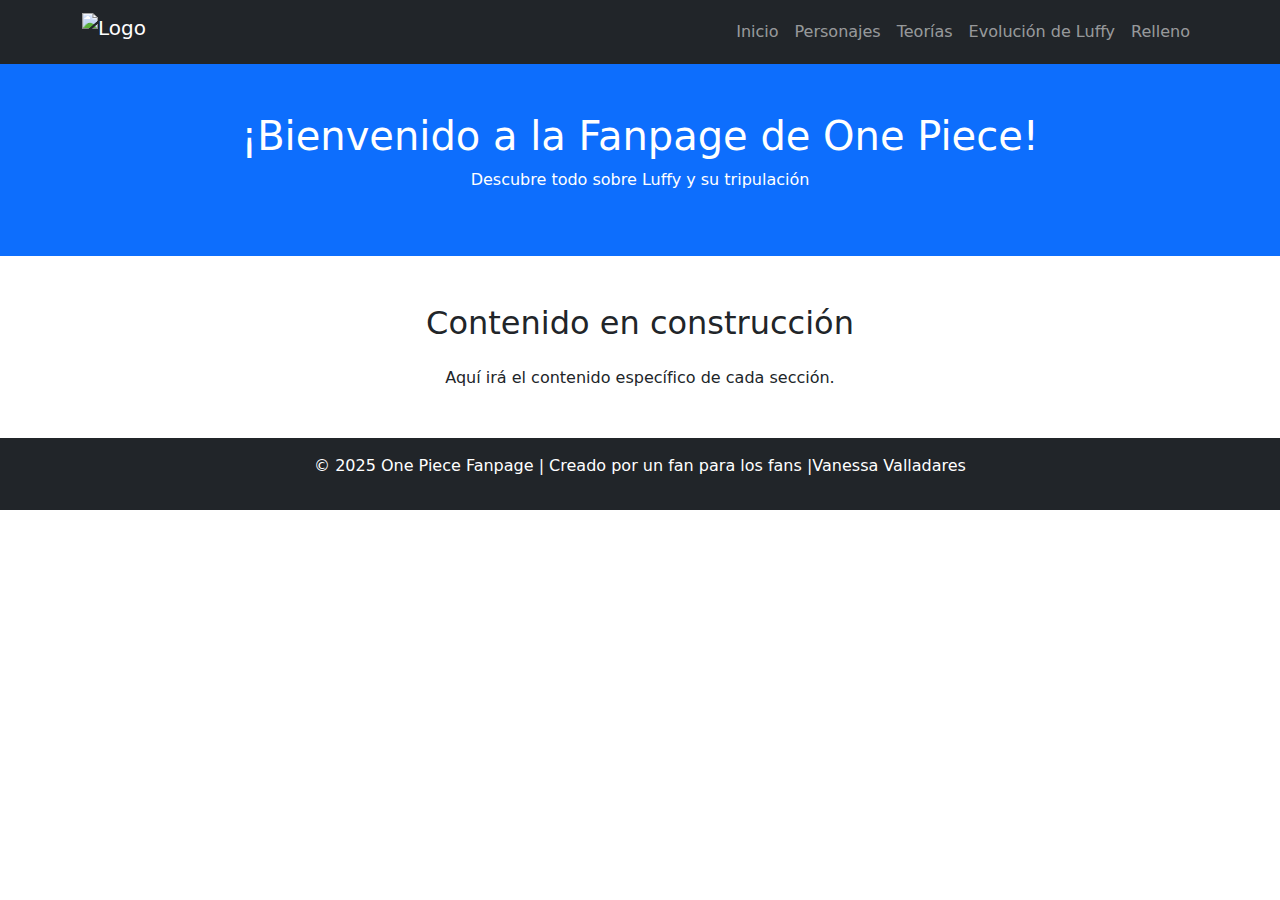
==== html/gear.html @ 38d65c15 "Pagina Inicio y Personajes Hecho" ====
<!DOCTYPE html>
<html lang="es">
<head>
    <meta charset="UTF-8">
    <meta name="viewport" content="width=device-width, initial-scale=1.0">
    <title>One Piece Fanpage</title>
    <link href="https://cdn.jsdelivr.net/npm/bootstrap@5.3.0/dist/css/bootstrap.min.css" rel="stylesheet">
    <link rel="stylesheet" href="css/main.css">
    <script src="https://kit.fontawesome.com/yourkit.js" crossorigin="anonymous"></script>
</head>
<body>
    <!-- Navbar -->
    <nav class="navbar navbar-expand-lg navbar-dark bg-dark">
        <div class="container">
            <a class="navbar-brand d-flex align-items-center" href="../index.html">
                <img src="img/logo-onepice.png" alt="Logo" width="78" height="38" class="me-2">
            </a>
            <button class="navbar-toggler" type="button" data-bs-toggle="collapse" data-bs-target="#navbarNav">
                <span class="navbar-toggler-icon"></span>
            </button>
            <div class="collapse navbar-collapse" id="navbarNav">
                <ul class="navbar-nav ms-auto">
                    <li class="nav-item"><a class="nav-link" href="../index.html">Inicio</a></li>
                    <li class="nav-item"><a class="nav-link" href="html/personajes.html">Personajes</a></li>
                    <li class="nav-item"><a class="nav-link" href="html/teorias.html">Teorías</a></li>
                    <li class="nav-item"><a class="nav-link" href="gear.html">Evolución de Luffy</a></li>
                    <li class="nav-item"><a class="nav-link" href="/html/relleno.html">Relleno</a></li>
                </ul>
            </div>
        </div>
    </nav>
    
    <!-- Hero Section -->
    <header class="bg-primary text-white text-center py-5">
        <h1>¡Bienvenido a la Fanpage de One Piece!</h1>
        <p>Descubre todo sobre Luffy y su tripulación</p>
    </header>
    
    <!-- Contenido Dinámico (Seguirá cambiando según la página) -->
    <section class="container my-5">
        <h2 class="text-center mb-4">Contenido en construcción</h2>
        <p class="text-center">Aquí irá el contenido específico de cada sección.</p>
    </section>
    
    <!-- Footer -->
    <footer class="bg-dark text-white text-center py-3">
        <p>&copy; 2025 One Piece Fanpage | Creado por un fan para los fans |<span>Vanessa Valladares</span></p>
    </footer>
    
    <script src="https://cdn.jsdelivr.net/npm/bootstrap@5.3.0/dist/js/bootstrap.bundle.min.js"></script>
</body>
</html>
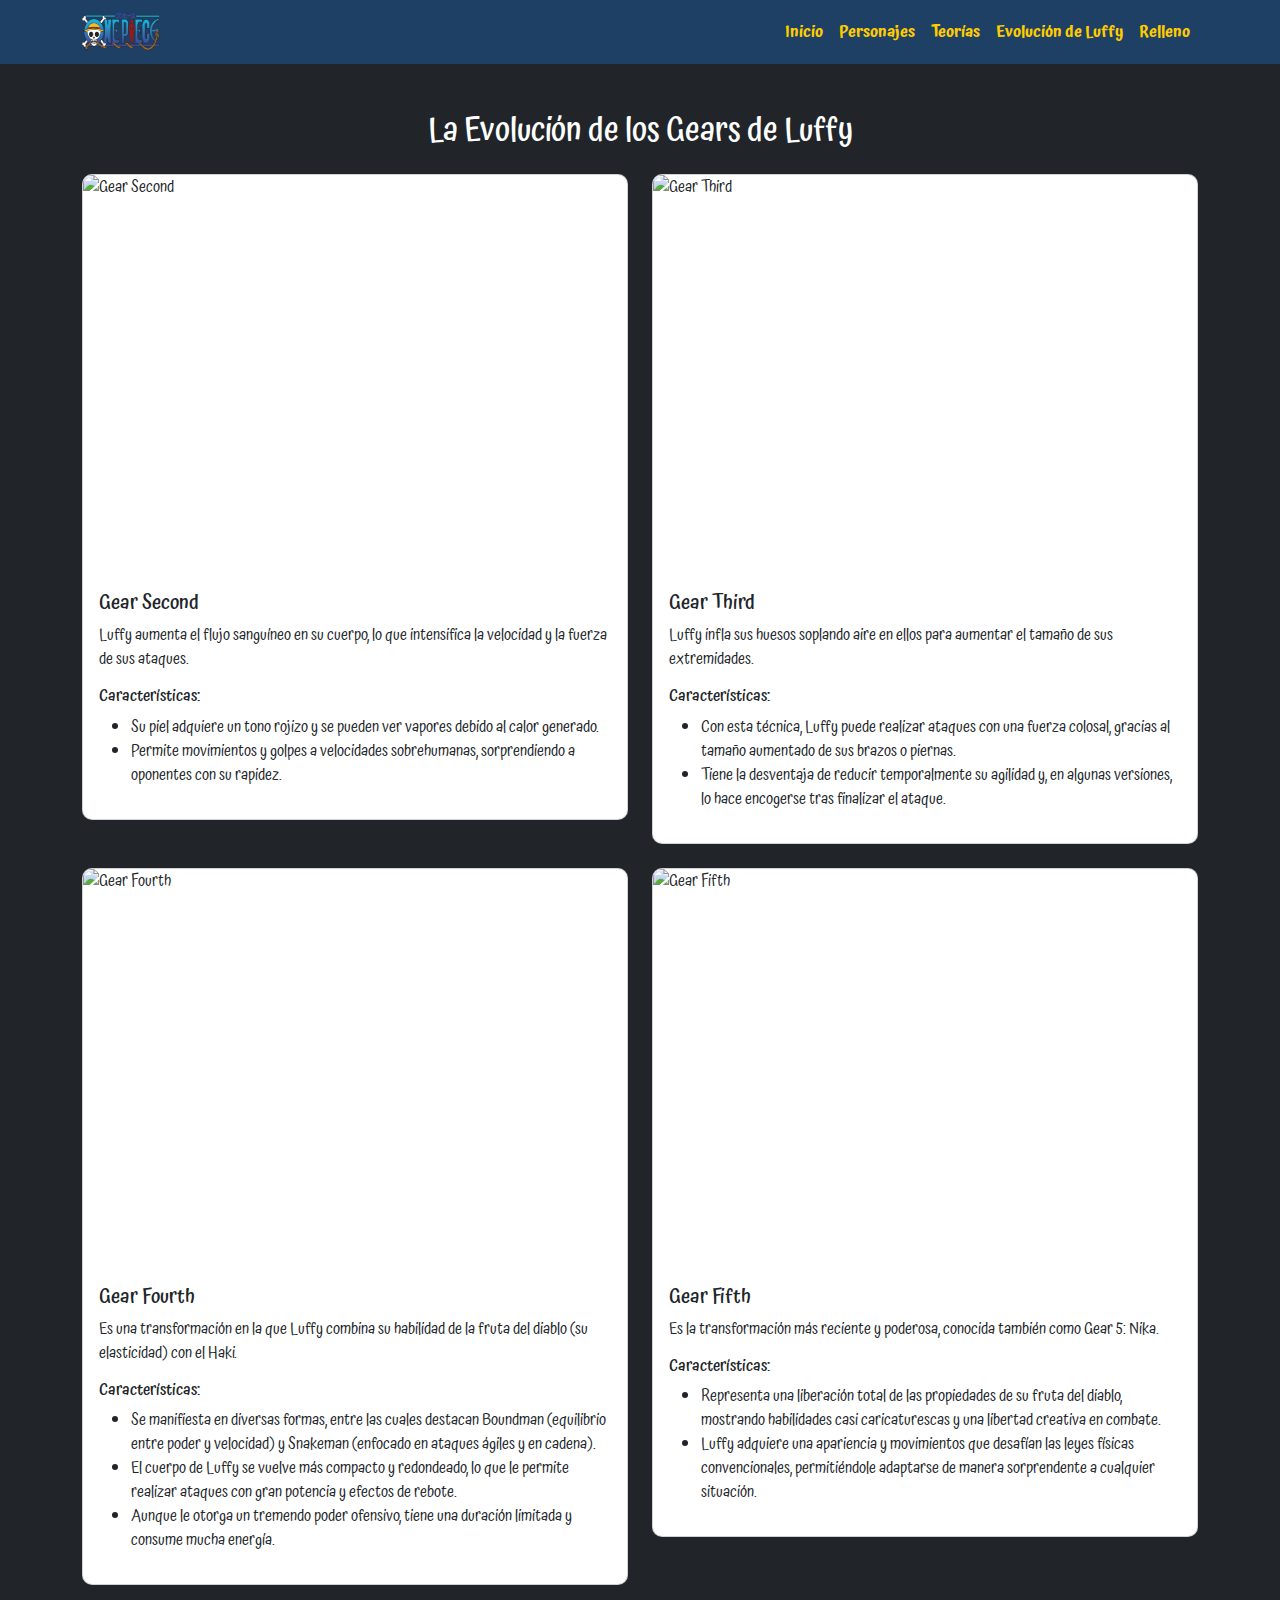
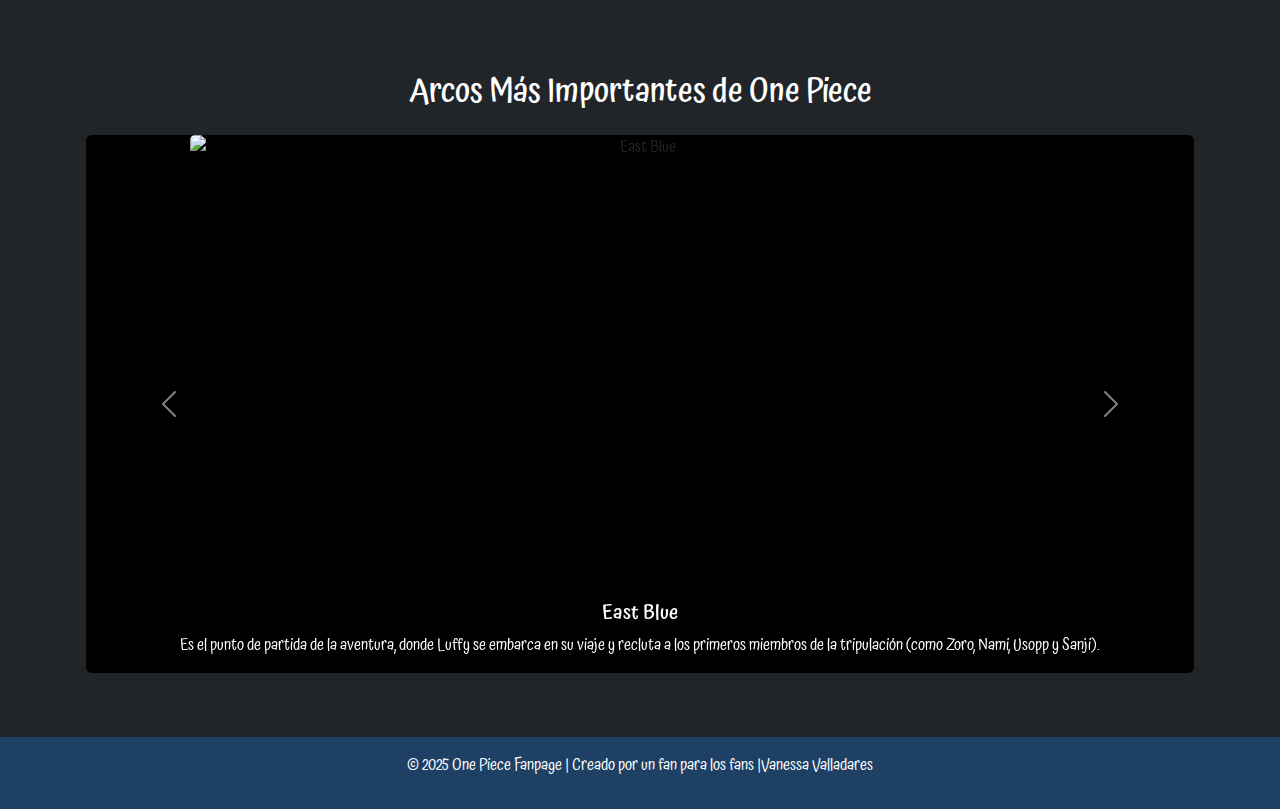
==== commit cf0d2daa: "Add CSS styles for gear cards and carousel components" ====
--- a/html/gear.html
+++ b/html/gear.html
@@ -5,15 +5,16 @@
     <meta name="viewport" content="width=device-width, initial-scale=1.0">
     <title>One Piece Fanpage</title>
     <link href="https://cdn.jsdelivr.net/npm/bootstrap@5.3.0/dist/css/bootstrap.min.css" rel="stylesheet">
-    <link rel="stylesheet" href="css/main.css">
+    <link rel="stylesheet" href="../css/main.css">
+    <link rel="stylesheet" href="../css/gear.css">
     <script src="https://kit.fontawesome.com/yourkit.js" crossorigin="anonymous"></script>
 </head>
-<body>
+<body class="bg-dark">
     <!-- Navbar -->
     <nav class="navbar navbar-expand-lg navbar-dark bg-dark">
         <div class="container">
             <a class="navbar-brand d-flex align-items-center" href="../index.html">
-                <img src="img/logo-onepice.png" alt="Logo" width="78" height="38" class="me-2">
+                <img src="../img/logo-onepice.png" alt="Logo" width="78" height="38" class="me-2">
             </a>
             <button class="navbar-toggler" type="button" data-bs-toggle="collapse" data-bs-target="#navbarNav">
                 <span class="navbar-toggler-icon"></span>
@@ -21,8 +22,8 @@
             <div class="collapse navbar-collapse" id="navbarNav">
                 <ul class="navbar-nav ms-auto">
                     <li class="nav-item"><a class="nav-link" href="../index.html">Inicio</a></li>
-                    <li class="nav-item"><a class="nav-link" href="html/personajes.html">Personajes</a></li>
-                    <li class="nav-item"><a class="nav-link" href="html/teorias.html">Teorías</a></li>
+                    <li class="nav-item"><a class="nav-link" href="/html/personajes.html">Personajes</a></li>
+                    <li class="nav-item"><a class="nav-link" href="/html/teorias.html">Teorías</a></li>
                     <li class="nav-item"><a class="nav-link" href="gear.html">Evolución de Luffy</a></li>
                     <li class="nav-item"><a class="nav-link" href="/html/relleno.html">Relleno</a></li>
                 </ul>
@@ -30,20 +31,210 @@
         </div>
     </nav>
     
-    <!-- Hero Section -->
-    <header class="bg-primary text-white text-center py-5">
-        <h1>¡Bienvenido a la Fanpage de One Piece!</h1>
-        <p>Descubre todo sobre Luffy y su tripulación</p>
-    </header>
-    
-    <!-- Contenido Dinámico (Seguirá cambiando según la página) -->
     <section class="container my-5">
-        <h2 class="text-center mb-4">Contenido en construcción</h2>
-        <p class="text-center">Aquí irá el contenido específico de cada sección.</p>
+        <h2 class="text-center mb-4 text-white">La Evolución de los Gears de Luffy</h2>
+        <div class="row">
+            <!-- Gear Second -->
+            <div class="col-md-6 mb-4">
+                <div class="card" id="card-gear">
+                    <img src="https://i.pinimg.com/736x/e7/27/44/e72744b110f21f575bcdcae37a49d4c9.jpg" class="card-img-top" alt="Gear Second" id="gear">
+                    <div class="card-body">
+                        <h5 class="card-title">Gear Second</h5>
+                        <p class="card-text text-dark">
+                            Luffy aumenta el flujo sanguíneo en su cuerpo, lo que intensifica la velocidad y la fuerza de sus ataques.
+                        </p>
+                        <h6>Características:</h6>
+                        <ul>
+                            <li>Su piel adquiere un tono rojizo y se pueden ver vapores debido al calor generado.</li>
+                            <li>Permite movimientos y golpes a velocidades sobrehumanas, sorprendiendo a oponentes con su rapidez.</li>
+                        </ul>
+                    </div>
+                </div>
+            </div>
+            <!-- Gear Third -->
+            <div class="col-md-6 mb-4">
+                <div class="card" id="card-gear">
+                    <img src="https://i.pinimg.com/736x/7f/8d/1c/7f8d1c9b3d4ea63a85bcd81c1149152b.jpg" class="card-img-top" alt="Gear Third" id="gear">
+                    <div class="card-body">
+                        <h5 class="card-title">Gear Third</h5>
+                        <p class="card-text text-dark">
+                            Luffy infla sus huesos soplando aire en ellos para aumentar el tamaño de sus extremidades.
+                        </p>
+                        <h6>Características:</h6>
+                        <ul>
+                            <li>Con esta técnica, Luffy puede realizar ataques con una fuerza colosal, gracias al tamaño aumentado de sus brazos o piernas.</li>
+                            <li>Tiene la desventaja de reducir temporalmente su agilidad y, en algunas versiones, lo hace encogerse tras finalizar el ataque.</li>
+                        </ul>
+                    </div>
+                </div>
+            </div>
+            <!-- Gear Fourth -->
+            <div class="col-md-6 mb-4">
+                <div class="card" id="card-gear">
+                    <img src="https://i.pinimg.com/736x/13/34/c1/1334c11bc7afe5f9711cbd5da41bc3e9.jpg" class="card-img-top" alt="Gear Fourth" id="gear">
+                    <div class="card-body">
+                        <h5 class="card-title">Gear Fourth</h5>
+                        <p class="card-text text-dark">
+                            Es una transformación en la que Luffy combina su habilidad de la fruta del diablo (su elasticidad) con el Haki.
+                        </p>
+                        <h6>Características:</h6>
+                        <ul>
+                            <li>Se manifiesta en diversas formas, entre las cuales destacan Boundman (equilibrio entre poder y velocidad) y Snakeman (enfocado en ataques ágiles y en cadena).</li>
+                            <li>El cuerpo de Luffy se vuelve más compacto y redondeado, lo que le permite realizar ataques con gran potencia y efectos de rebote.</li>
+                            <li>Aunque le otorga un tremendo poder ofensivo, tiene una duración limitada y consume mucha energía.</li>
+                        </ul>
+                    </div>
+                </div>
+            </div>
+            <!-- Gear Fifth -->
+            <div class="col-md-6 mb-4">
+                <div class="card" id="card-gear">
+                    <img src="https://i.pinimg.com/736x/49/61/63/496163e5830c8722216ea90cd5e989eb.jpg" class="card-img-top" alt="Gear Fifth" id="gear">
+                    <div class="card-body">
+                        <h5 class="card-title">Gear Fifth</h5>
+                        <p class="card-text text-dark">
+                            Es la transformación más reciente y poderosa, conocida también como Gear 5: Nika.
+                        </p>
+                        <h6>Características:</h6>
+                        <ul>
+                            <li>Representa una liberación total de las propiedades de su fruta del diablo, mostrando habilidades casi caricaturescas y una libertad creativa en combate.</li>
+                            <li>Luffy adquiere una apariencia y movimientos que desafían las leyes físicas convencionales, permitiéndole adaptarse de manera sorprendente a cualquier situación.</li>
+                        </ul>
+                    </div>
+                </div>
+            </div>
+        </div>
     </section>
     
+
+
+ <!-- Sección Arcos -->
+<section class="container my-5 p-3 rounded">
+    <h2 class="text-center mb-4 text-white">Arcos Más Importantes de One Piece</h2>
+    <div id="carouselArcos" class="carousel slide" data-bs-ride="carousel">
+        <div class="carousel-inner">
+            <!-- East Blue (activo) -->
+            <div class="carousel-item active">
+                <div class="card shadow-lg border-0" id="Arcos">
+                    <img src="https://i.pinimg.com/736x/f7/61/05/f76105da753e015436399633c6b0b74a.jpg" class="card-img-top" alt="East Blue">
+                    <div class="card-body text-center">
+                        <h5 class="card-title">East Blue</h5>
+                        <p class="card-text">Es el punto de partida de la aventura, donde Luffy se embarca en su viaje y recluta a los primeros miembros de la tripulación (como Zoro, Nami, Usopp y Sanji).</p>
+                    </div>
+                </div>
+            </div>
+            <!-- Alabasta -->
+            <div class="carousel-item">
+                <div class="card shadow-lg border-0" id="Arcos">
+                    <img src="https://i.pinimg.com/736x/68/b1/53/68b1536e7ef6cb507f1e7671bccb57c9.jpg" class="card-img-top" alt="Alabasta">
+                    <div class="card-body text-center">
+                        <h5 class="card-title">Alabasta</h5>
+                        <p class="card-text">La tripulación se enfrenta a la organización criminal Baroque Works y ayuda a la princesa Vivi a salvar su reino del tiránico Crocodile.</p>
+                    </div>
+                </div>
+            </div>
+            <!-- Skypiea -->
+            <div class="carousel-item">
+                <div class="card shadow-lg border-0" id="Arcos">
+                    <img src="https://i.pinimg.com/736x/34/d0/dc/34d0dc3da938775c2c32bbb1754ba934.jpg" class="card-img-top" alt="Skypiea">
+                    <div class="card-body text-center">
+                        <h5 class="card-title">Skypiea</h5>
+                        <p class="card-text">Una isla en el cielo llena de misterios y batallas, donde la tripulación descubre un mundo lleno de mitos y leyendas.</p>
+                    </div>
+                </div>
+            </div>
+            <!-- Water Seven -->
+            <div class="carousel-item">
+                <div class="card shadow-lg border-0" id="Arcos">
+                    <!-- Puedes reemplazar el placeholder por una imagen real de Water Seven -->
+                    <img src="https://i.pinimg.com/736x/9f/ab/aa/9fabaa9879efa091425fca2520b8f83c.jpg" class="card-img-top" alt="Water Seven">
+                    <div class="card-body text-center">
+                        <h5 class="card-title">Water Seven</h5>
+                        <p class="card-text">Un arco lleno de intrigas y conflictos, donde la tripulación enfrenta desafíos emocionales y físicos, marcando un antes y un después en su historia.</p>
+                    </div>
+                </div>
+            </div>
+            <!-- Isla Gyojin -->
+            <div class="carousel-item">
+                <div class="card shadow-lg border-0" id="Arcos">
+                    <!-- Puedes reemplazar el placeholder por una imagen real de Isla Gyojin -->
+                    <img src="https://i.pinimg.com/736x/95/8a/2f/958a2fcbed029f01cb738dbdefd05b75.jpg" class="card-img-top" alt="Isla Gyojin">
+                    <div class="card-body text-center">
+                        <h5 class="card-title">Isla Gyojin</h5>
+                        <p class="card-text">La aventura submarina en la que la tripulación se enfrenta a nuevos desafíos y descubre la importancia de la unidad entre diferentes razas.</p>
+                    </div>
+                </div>
+            </div>
+            <!-- Enies Lobby -->
+            <div class="carousel-item">
+                <div class="card shadow-lg border-0" id="Arcos">
+                    <!-- Puedes reemplazar el placeholder por una imagen real de Enies Lobby -->
+                    <img src="https://i.pinimg.com/736x/fa/d0/32/fad032902e7018a429dd01cd91a5ffb5.jpg" class="card-img-top" alt="Enies Lobby">
+                    <div class="card-body text-center">
+                        <h5 class="card-title">Enies Lobby</h5>
+                        <p class="card-text">El rescate de Nico Robin y una batalla épica contra el Gobierno Mundial marcan este arco crucial.</p>
+                    </div>
+                </div>
+            </div>
+            <!-- Marineford -->
+            <div class="carousel-item">
+                <div class="card shadow-lg border-0" id="Arcos">
+                    <!-- Puedes reemplazar el placeholder por una imagen real de Marineford -->
+                    <img src="https://i.pinimg.com/736x/7b/2c/bd/7b2cbd147b037b369acf583a78560cc5.jpg" class="card-img-top" alt="Marineford">
+                    <div class="card-body text-center">
+                        <h5 class="card-title">Marineford</h5>
+                        <p class="card-text">La guerra colosal entre la Marina y los piratas para salvar a Ace impacta el mundo entero.</p>
+                    </div>
+                </div>
+            </div>
+            <!-- Dressrosa -->
+            <div class="carousel-item">
+                <div class="card shadow-lg border-0" id="Arcos">
+                    <!-- Puedes reemplazar el placeholder por una imagen real de Dressrosa -->
+                    <img src="https://i.pinimg.com/736x/c5/b3/bd/c5b3bd6b96b35bbc795dcae7a84edbf9.jpg" class="card-img-top" alt="Dressrosa">
+                    <div class="card-body text-center">
+                        <h5 class="card-title">Dressrosa</h5>
+                        <p class="card-text">La lucha contra Doflamingo y la revelación de oscuros secretos en un reino en conflicto.</p>
+                    </div>
+                </div>
+            </div>
+            <!-- Whole Cake Island -->
+            <div class="carousel-item">
+                <div class="card shadow-lg border-0" id="Arcos">
+                    <!-- Puedes reemplazar el placeholder por una imagen real de Whole Cake Island -->
+                    <img src="https://i.pinimg.com/736x/a5/73/41/a573412ae1bcdf51db81f12eec07aeb1.jpg" class="card-img-top" alt="Whole Cake Island">
+                    <div class="card-body text-center">
+                        <h5 class="card-title">Whole Cake Island</h5>
+                        <p class="card-text">Un territorio dominado por Big Mom, donde la tripulación enfrenta peligros, traiciones y desafíos únicos.</p>
+                    </div>
+                </div>
+            </div>
+            <!-- Wano -->
+            <div class="carousel-item">
+                <div class="card shadow-lg border-0" id="Arcos">
+                    <!-- Puedes reemplazar el placeholder por una imagen real de Wano -->
+                    <img src="https://i.pinimg.com/736x/6d/b3/cf/6db3cf4d2dba42c86094acc47dda6fc5.jpg" class="card-img-top" alt="Wano">
+                    <div class="card-body text-center">
+                        <h5 class="card-title">Wano</h5>
+                        <p class="card-text">Una saga inspirada en el Japón feudal, marcada por la rebelión contra un régimen tiránico y batallas legendarias.</p>
+                    </div>
+                </div>
+            </div>
+        </div>
+        <!-- Controles del carrusel -->
+        <button class="carousel-control-prev" type="button" data-bs-target="#carouselArcos" data-bs-slide="prev">
+            <span class="carousel-control-prev-icon"></span>
+        </button>
+        <button class="carousel-control-next" type="button" data-bs-target="#carouselArcos" data-bs-slide="next">
+            <span class="carousel-control-next-icon"></span>
+        </button>
+    </div>
+</section>
+
+    
+    
     <!-- Footer -->
-    <footer class="bg-dark text-white text-center py-3">
+    <footer class="text-white text-center py-3">
         <p>&copy; 2025 One Piece Fanpage | Creado por un fan para los fans |<span>Vanessa Valladares</span></p>
     </footer>
     
--- a/css/main.css
+++ b/css/main.css
@@ -0,0 +1,39 @@
+@import url('https://fonts.googleapis.com/css2?family=Atma:wght@300;400;500;600;700&display=swap');
+
+:root {
+    --bs-primary: #ddd; 
+    --bs-dark: #1e4064; 
+    --bs-light: #FFCC00; 
+}
+
+*{
+    font-family: "Atma", serif;
+    font-weight: 400;
+    font-style: normal;
+}
+
+.navbar {
+    background-color: var(--bs-dark) !important;
+}
+
+.navbar-nav .nav-link {
+    color: var(--bs-light) !important;
+    font-weight: 600;
+}
+
+.navbar-nav .nav-link:hover {
+    color: var(--bs-primary) !important;
+}
+
+.navbar-toggler-icon {
+    filter: brightness(0) invert(1);
+}
+
+footer {
+    background-color: var(--bs-dark) !important;
+    color: var(--bs-light);
+}
+
+
+
+
--- a/css/gear.css
+++ b/css/gear.css
@@ -0,0 +1,44 @@
+#card-gear {
+    border-radius: 10px;
+    overflow: hidden;
+    transition: transform 0.3s;
+}
+
+#card-gear:hover {
+    transform: scale(1.05);
+}
+
+#card-gear #gear {
+    width: 100%;
+    height: 400px;
+    object-fit: cover;
+}
+
+#Arcos {
+    transition: transform 0.3s ease, box-shadow 0.3s ease;
+    display: flex;
+    flex-direction: column;
+    align-items: center; 
+    text-align: center; 
+    background-color: black !important;
+}
+#Arcos:hover {
+    transform: scale(1.05);
+    box-shadow: 0 10px 20px rgba(0, 0, 0, 0.3);
+}
+.carousel-inner {
+    display: flex;
+}
+.carousel-item {
+    flex: 0 0 100%;
+}
+
+#carouselArcos .card-img-top {
+    width: 900px; 
+    height: 450px; 
+    object-fit: contain; 
+}
+
+#carouselArcos .card-title , .card-text {
+    color: white;
+}
